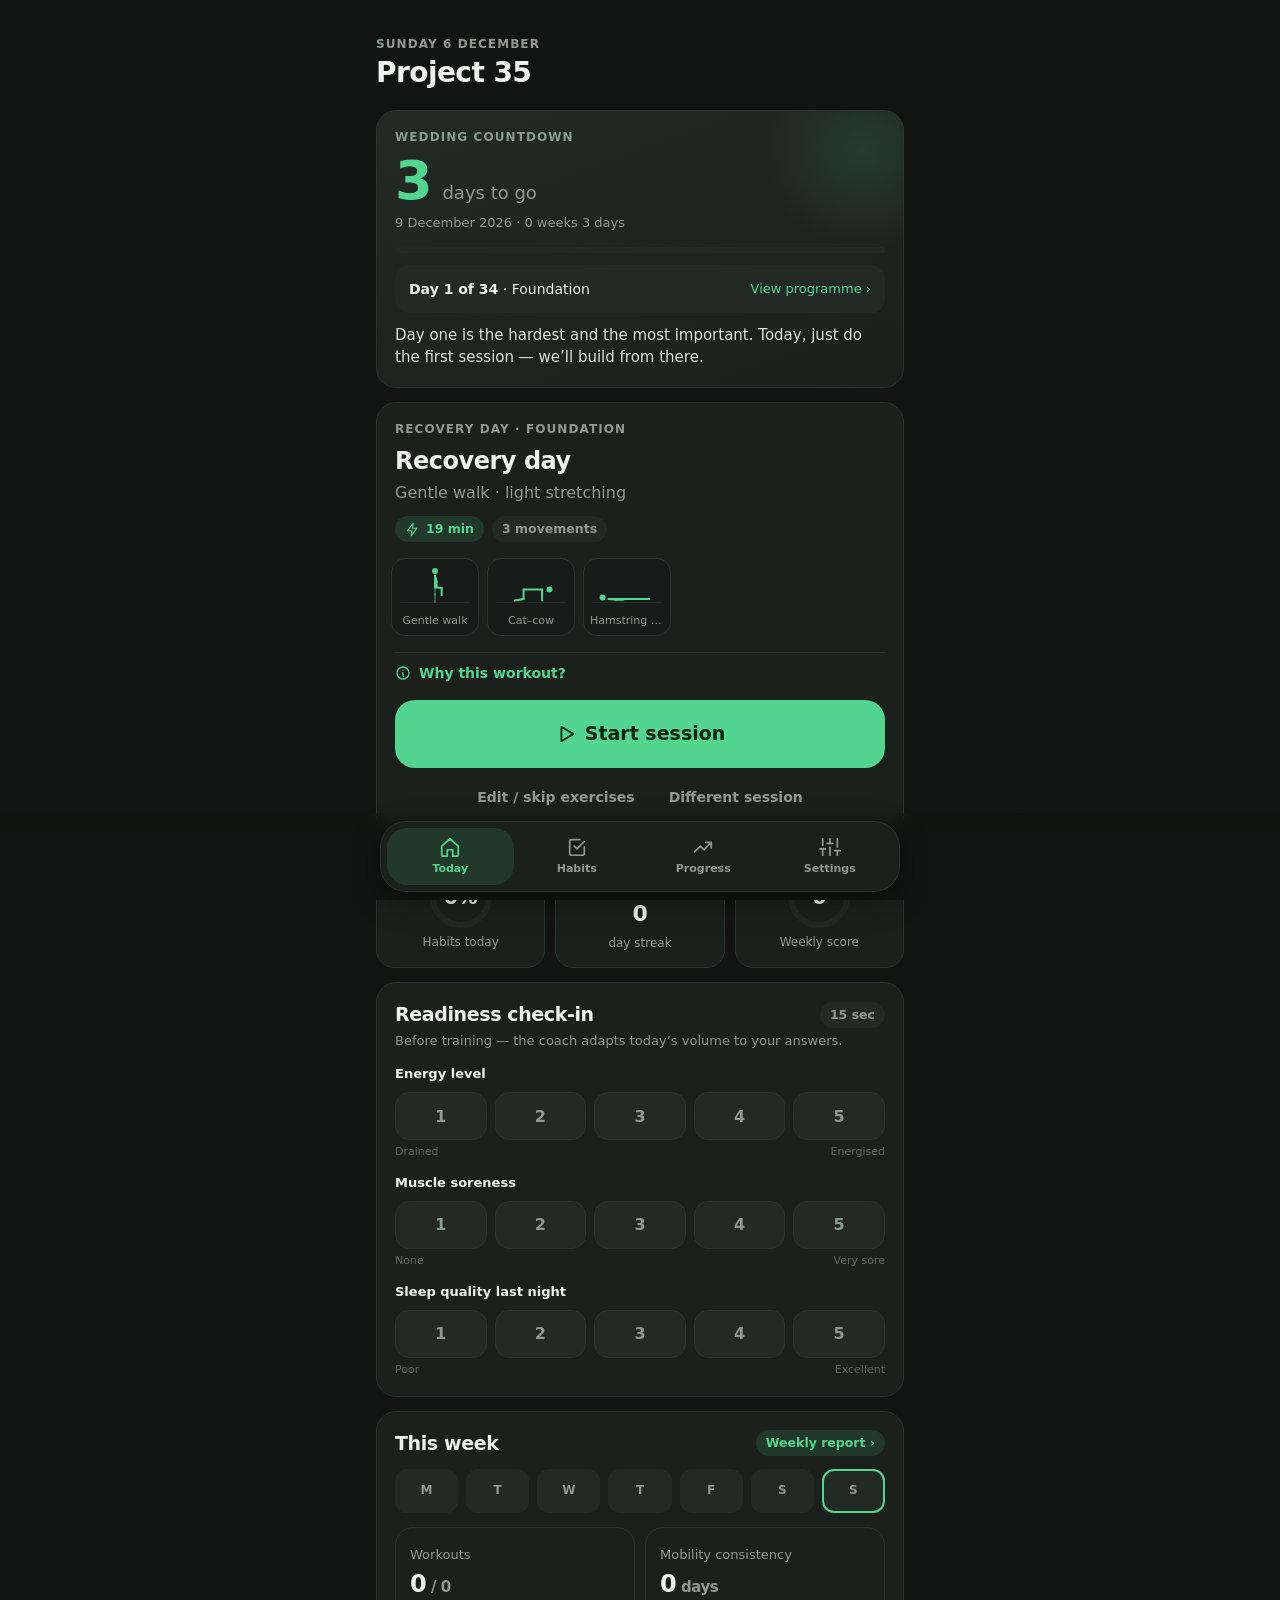
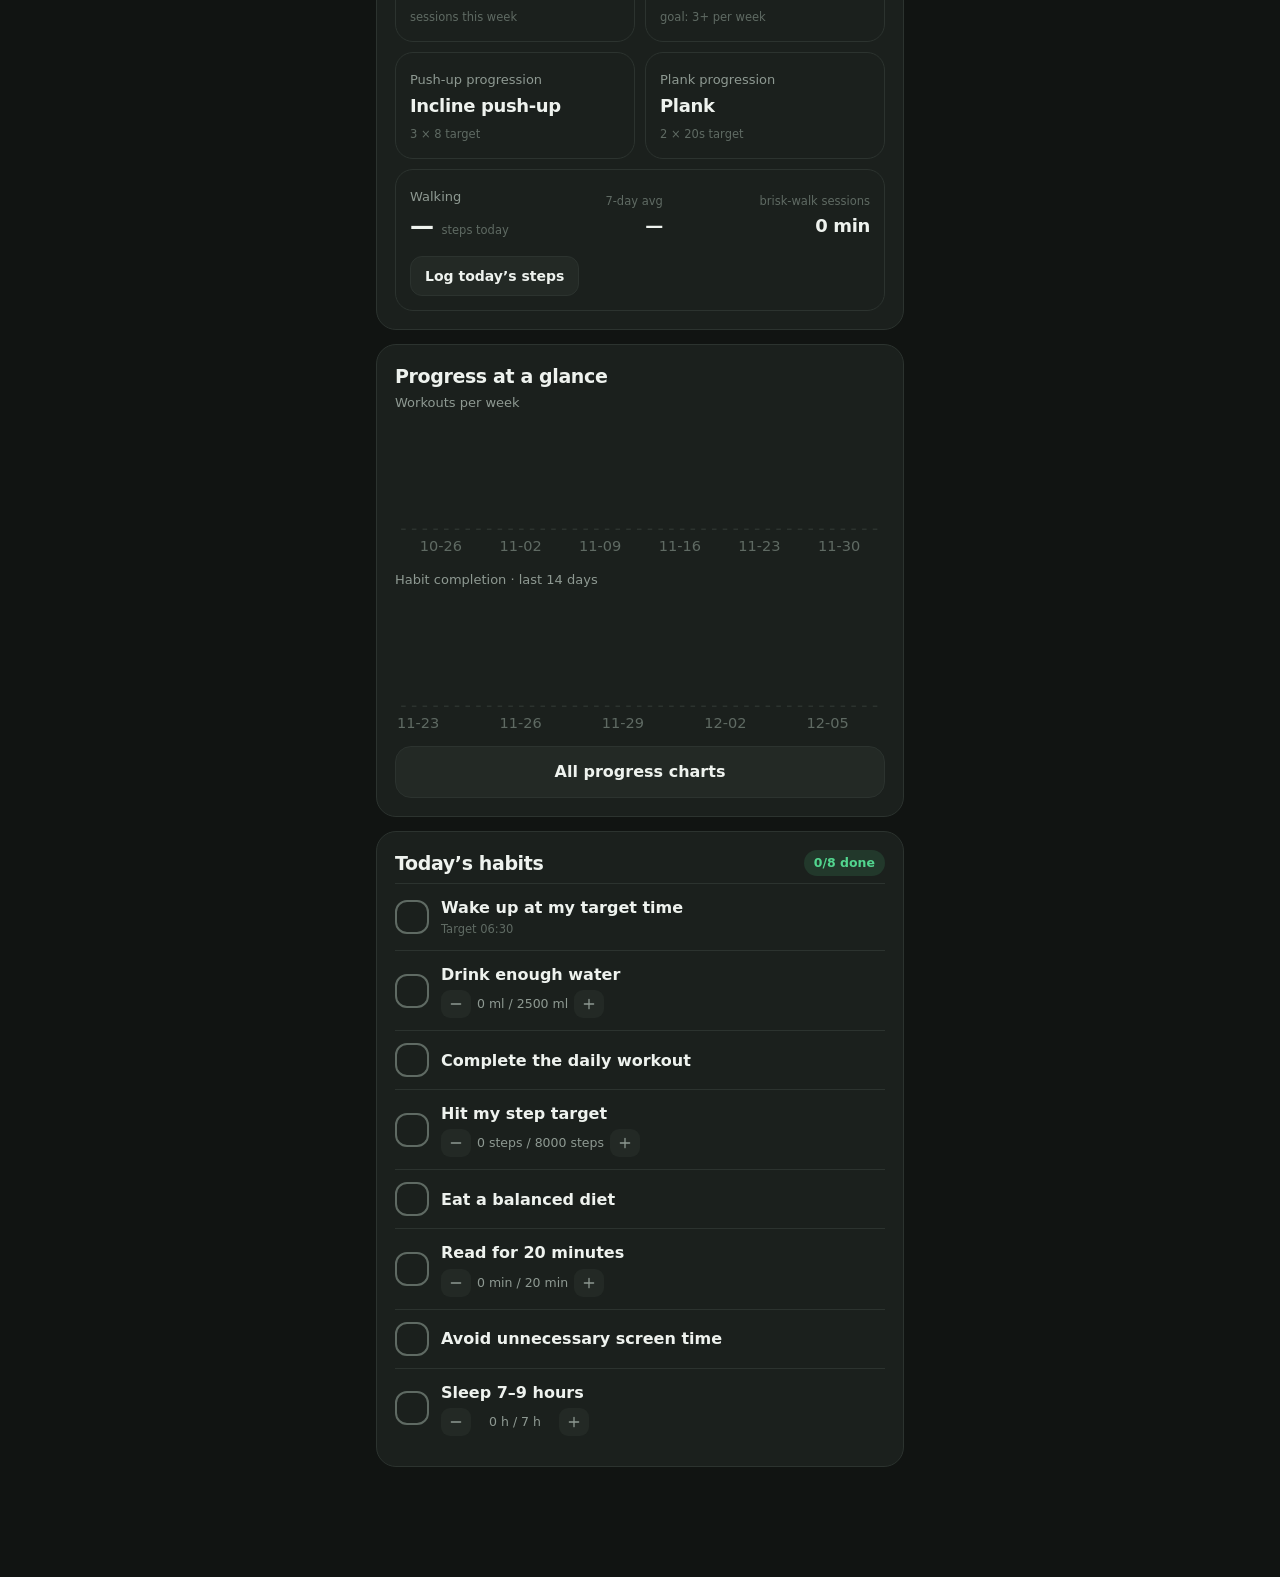
==== k/index.html @ faf8aa83 "Home: tomorrow's Day 1 preview before programme start; SW v6" ====
<!doctype html>
<html lang="en" data-theme="dark">
<head>
<meta charset="utf-8">
<meta name="viewport" content="width=device-width, initial-scale=1, viewport-fit=cover">
<title>Project 35</title>
<meta name="theme-color" content="#121513">
<meta name="description" content="15-minute home dumbbell circuits, mobility and daily habits.">
<link rel="manifest" href="manifest.webmanifest">
<link rel="icon" href="icons/icon.svg" type="image/svg+xml">
<link rel="apple-touch-icon" href="icons/icon-192.png">
<link rel="stylesheet" href="styles.css">
</head>
<body>
<div id="app" aria-live="polite"></div>
<nav id="nav" aria-label="Main"></nav>
<div id="sheet" class="sheet-wrap" hidden></div>
<div id="player" hidden></div>
<div id="toast" role="status"></div>
<noscript>This app needs JavaScript.</noscript>
<script type="module" src="js/app.js"></script>
</body>
</html>
---- k/styles.css ----
:root{
  --bg:#111412;--bg2:#171b19;--card:#1b201d;--card2:#232925;--line:#2c332f;--text:#eef2ee;--mute:#8e9992;--dim:#5f6a63;
  --accent:#52d68f;--accent-ink:#06210f;--accent-soft:rgba(82,214,143,.13);--warn:#e9b44c;--danger:#e8685f;
  --r:20px;--shadow:0 10px 30px rgba(0,0,0,.35);--font:Inter,system-ui,-apple-system,"Segoe UI",Roboto,"Helvetica Neue",Arial,sans-serif;
}
[data-theme=light]{
  --bg:#f3f5f3;--bg2:#e9ede9;--card:#ffffff;--card2:#eef2ee;--line:#dde3de;--text:#141a16;--mute:#5d6a62;--dim:#98a39b;
  --accent:#1f9d5c;--accent-ink:#fff;--accent-soft:rgba(31,157,92,.11);--shadow:0 8px 24px rgba(20,40,28,.08);
}
[hidden]{display:none!important}
*{box-sizing:border-box;-webkit-tap-highlight-color:transparent}
html,body{margin:0;background:var(--bg);color:var(--text);font-family:var(--font);font-size:16px;line-height:1.45;-webkit-font-smoothing:antialiased}
body{min-height:100dvh;overscroll-behavior-y:none}
#app{max-width:560px;margin:0 auto;padding:calc(env(safe-area-inset-top) + 18px) 16px calc(110px + env(safe-area-inset-bottom))}
h1,h2,h3{margin:0;font-weight:650;letter-spacing:-.02em}
h1{font-size:28px}h2{font-size:19px}h3{font-size:16px}
p{margin:0}
button{font:inherit;color:inherit;background:none;border:0;cursor:pointer;padding:0}
button:focus-visible,input:focus-visible,select:focus-visible,textarea:focus-visible{outline:2px solid var(--accent);outline-offset:2px}
.ic{flex:none;display:block}
.muted{color:var(--mute)}.dim{color:var(--dim)}.small{font-size:13px}.tiny{font-size:11.5px}
.row{display:flex;align-items:center;gap:12px}.between{justify-content:space-between}.grow{flex:1;min-width:0}.col{display:flex;flex-direction:column;gap:10px}
.stack>*+*{margin-top:14px}
.hide{display:none!important}

/* nav */
#nav{position:fixed;left:0;right:0;bottom:0;z-index:20;display:flex;justify-content:center;gap:2px;padding:8px 10px calc(8px + env(safe-area-inset-bottom));background:linear-gradient(to top,var(--bg) 70%,transparent);backdrop-filter:blur(10px)}
#nav .inner{display:flex;width:100%;max-width:520px;background:var(--card);border:1px solid var(--line);border-radius:26px;padding:6px;box-shadow:var(--shadow)}
#nav button{flex:1;display:flex;flex-direction:column;align-items:center;gap:3px;padding:8px 0;border-radius:20px;color:var(--mute);font-size:11px;font-weight:550;transition:.2s}
#nav button.on{color:var(--accent);background:var(--accent-soft)}
#nav.hide{display:none}

/* cards */
.card{background:var(--card);border:1px solid var(--line);border-radius:var(--r);padding:18px;animation:rise .45s both}
.card.flat{background:transparent}
.card.hero{background:linear-gradient(160deg,var(--card2),var(--card));position:relative;overflow:hidden}
.card.hero::after{content:"";position:absolute;right:-60px;top:-60px;width:200px;height:200px;border-radius:50%;background:radial-gradient(circle,var(--accent-soft),transparent 70%)}
@keyframes rise{from{opacity:0;transform:translateY(10px)}to{opacity:1;transform:none}}
.eyebrow{font-size:12px;letter-spacing:.09em;text-transform:uppercase;color:var(--mute);font-weight:600}
.big{font-size:54px;font-weight:700;letter-spacing:-.04em;line-height:1}
.accent{color:var(--accent)}
.page-head{display:flex;justify-content:space-between;align-items:flex-end;margin-bottom:16px}
.pill{display:inline-flex;align-items:center;gap:6px;padding:4px 10px;border-radius:99px;background:var(--accent-soft);color:var(--accent);font-size:12.5px;font-weight:600}
.pill.neutral{background:var(--card2);color:var(--mute)}
.bar-track{height:6px;border-radius:9px;background:var(--card2);overflow:hidden}
.bar-fill{height:100%;border-radius:9px;background:var(--accent);transition:width .8s cubic-bezier(.2,.8,.2,1)}
.quote{font-size:15px;color:var(--text);opacity:.92}

.stats{display:grid;grid-template-columns:repeat(3,1fr);gap:10px}
.stat{background:var(--card);border:1px solid var(--line);border-radius:18px;padding:14px 10px;text-align:center;display:flex;flex-direction:column;align-items:center;gap:6px;animation:rise .5s both}
.stat b{font-size:22px;letter-spacing:-.02em}.stat small{color:var(--mute);font-size:12px}

/* ring */
.ring{position:relative;display:inline-block}.ring-bg{stroke:var(--card2)}.ring-fg{stroke:var(--accent);transition:stroke-dashoffset .9s cubic-bezier(.2,.8,.2,1)}
.ring-label{position:absolute;inset:0;display:flex;flex-direction:column;align-items:center;justify-content:center;line-height:1.1}
.ring-label b{font-size:20px}.ring-label small{font-size:11px;color:var(--mute)}

/* buttons */
.btn{display:inline-flex;align-items:center;justify-content:center;gap:8px;min-height:52px;padding:0 22px;border-radius:16px;background:var(--accent);color:var(--accent-ink);font-weight:650;font-size:16px;transition:transform .12s,filter .2s;width:100%}
.btn:active{transform:scale(.97)}
.btn.sec{background:var(--card2);color:var(--text);border:1px solid var(--line)}
.btn.ghost{background:transparent;color:var(--mute);min-height:44px}
.btn.danger{background:transparent;color:var(--danger);border:1px solid color-mix(in srgb,var(--danger) 40%,transparent)}
.btn.sm{min-height:40px;font-size:14px;padding:0 14px;width:auto;border-radius:12px}
.btn.xl{min-height:68px;font-size:19px;border-radius:20px}
.btn[disabled]{opacity:.4;pointer-events:none}
.icon-btn{width:44px;height:44px;border-radius:14px;display:grid;place-items:center;background:var(--card2);color:var(--text)}

/* workout card */
.ex-thumbs{display:flex;gap:8px;overflow-x:auto;padding:4px 0;scrollbar-width:none;margin:12px -4px 0}
.ex-thumbs::-webkit-scrollbar{display:none}
.thumb{flex:none;width:88px;background:var(--bg2);border:1px solid var(--line);border-radius:14px;padding:6px 6px 8px;text-align:center}
.thumb .fig{width:100%;height:auto}.thumb span{display:block;font-size:11px;color:var(--mute);line-height:1.2;margin-top:2px;overflow:hidden;text-overflow:ellipsis;white-space:nowrap}
details.why{margin-top:12px;border-top:1px solid var(--line);padding-top:10px}
details.why summary{cursor:pointer;font-weight:600;font-size:14px;color:var(--accent);list-style:none;display:flex;gap:8px;align-items:center}
details.why summary::-webkit-details-marker{display:none}
details.why ul{margin:10px 0 0;padding-left:18px;color:var(--mute);font-size:14px}details.why li+li{margin-top:6px}

/* check-in */
.scale{display:grid;grid-template-columns:repeat(5,1fr);gap:8px;margin-top:8px}
.scale button{height:48px;border-radius:14px;background:var(--card2);border:1px solid var(--line);font-weight:650;color:var(--mute);transition:.15s}
.scale button.on{background:var(--accent);color:var(--accent-ink);border-color:transparent;transform:translateY(-2px)}
.scale-labels{display:flex;justify-content:space-between;font-size:11px;color:var(--dim);margin-top:4px}

/* habits */
.habit{display:flex;align-items:center;gap:12px;padding:12px 0;border-top:1px solid var(--line)}
.habit:first-child{border-top:0}
.chk{width:34px;height:34px;border-radius:12px;border:2px solid var(--dim);display:grid;place-items:center;color:transparent;flex:none;transition:.2s}
.chk.on{background:var(--accent);border-color:var(--accent);color:var(--accent-ink);transform:scale(1.04)}
.chk svg{stroke-width:3}
.habit .hico{width:38px;height:38px;border-radius:12px;background:var(--card2);color:var(--accent);display:grid;place-items:center;flex:none}
.habit .title{font-weight:560;line-height:1.25}
.habit.done .title{color:var(--mute)}
.qty{display:flex;align-items:center;gap:6px;margin-top:4px}
.qty button{width:30px;height:28px;border-radius:9px;background:var(--card2);display:grid;place-items:center;color:var(--mute)}
.qty span{font-size:12.5px;color:var(--mute);min-width:76px;text-align:center}
.streak{display:inline-flex;align-items:center;gap:3px;font-size:12.5px;color:var(--warn);font-weight:650}
.days{display:flex;gap:6px;margin-bottom:14px}
.day{flex:1;padding:8px 0;border-radius:14px;background:var(--card);border:1px solid var(--line);text-align:center;font-size:11px;color:var(--mute);position:relative}
.day b{display:block;font-size:16px;color:var(--text)}
.day.on{border-color:var(--accent);background:var(--accent-soft)}
.day i{position:absolute;bottom:4px;left:50%;width:5px;height:5px;margin-left:-2.5px;border-radius:50%;background:var(--accent)}
.heat{display:grid;grid-template-columns:repeat(7,1fr);gap:5px}
.heat span{aspect-ratio:1;border-radius:7px;background:var(--card2);display:grid;place-items:center;font-size:10px;color:var(--dim)}
.heat span.on{background:var(--accent);color:var(--accent-ink)}
.heat span.today{outline:2px solid var(--text);outline-offset:1px}

/* forms */
label.f{display:block;font-size:13px;color:var(--mute);font-weight:550;margin-bottom:6px}
input[type=text],input[type=number],input[type=time],input[type=date],select,textarea{width:100%;min-height:52px;padding:0 14px;border-radius:14px;border:1px solid var(--line);background:var(--card2);color:var(--text);font:inherit;font-size:17px}
textarea{padding:12px 14px;min-height:84px;resize:vertical;font-size:16px}
input::placeholder,textarea::placeholder{color:var(--dim)}
.grid2{display:grid;grid-template-columns:1fr 1fr;gap:12px}
.seg{display:flex;gap:6px;background:var(--card2);padding:4px;border-radius:16px;border:1px solid var(--line)}
.seg button{flex:1;min-height:44px;border-radius:12px;color:var(--mute);font-weight:600;font-size:14.5px;transition:.15s}
.seg button.on{background:var(--accent);color:var(--accent-ink)}
.chips{display:flex;flex-wrap:wrap;gap:8px}
.chip{min-height:42px;padding:0 14px;border-radius:99px;border:1px solid var(--line);background:var(--card2);color:var(--mute);font-weight:560;font-size:14.5px;transition:.15s}
.chip.on{background:var(--accent-soft);color:var(--accent);border-color:var(--accent)}
.switch{width:52px;height:30px;border-radius:99px;background:var(--card2);border:1px solid var(--line);position:relative;flex:none;transition:.2s}
.switch::after{content:"";position:absolute;top:3px;left:3px;width:22px;height:22px;border-radius:50%;background:var(--dim);transition:.2s}
.switch.on{background:var(--accent);border-color:var(--accent)}.switch.on::after{left:25px;background:var(--accent-ink)}
.list-row{display:flex;align-items:center;gap:12px;padding:14px 0;border-top:1px solid var(--line)}
.list-row:first-child{border-top:0}
.hint{font-size:13px;color:var(--mute);margin-top:6px}

/* onboarding */
.ob{min-height:100dvh;display:flex;flex-direction:column}
.ob .steps{display:flex;gap:6px;margin:10px 0 22px}.ob .steps i{flex:1;height:4px;border-radius:9px;background:var(--card2)}.ob .steps i.on{background:var(--accent)}
.brand{display:flex;align-items:center;gap:10px;font-weight:700;letter-spacing:-.02em}
.brand .logo{width:34px;height:34px;border-radius:11px;background:var(--accent);color:var(--accent-ink);display:grid;place-items:center;font-weight:800;font-size:14px}

/* charts */
.chart{width:100%;height:auto;display:block;overflow:visible}
.chart .grid{stroke:var(--line);stroke-width:1;stroke-dasharray:3 4}.chart .ax{fill:var(--dim);font-size:9.5px}
.chart .dot{fill:var(--bg);stroke:var(--accent);stroke-width:2}
.chart .line-path{stroke-dasharray:1;stroke-dashoffset:1;animation:draw 1.2s .1s forwards ease-out}
@keyframes draw{to{stroke-dashoffset:0}}
.chart .bar{fill:var(--accent);opacity:.9;transform-box:fill-box;transform-origin:bottom;animation:grow .6s both cubic-bezier(.2,.8,.2,1)}
@keyframes grow{from{transform:scaleY(0)}to{transform:none}}
.empty-chart{padding:26px;text-align:center;color:var(--dim);font-size:14px}
.delta{display:inline-flex;gap:4px;font-weight:650;font-size:13px;color:var(--accent)}.delta.neg{color:var(--warn)}
.kpis{display:grid;grid-template-columns:1fr 1fr;gap:10px}
.kpi{background:var(--card);border:1px solid var(--line);border-radius:18px;padding:14px}
.kpi b{display:block;font-size:24px;letter-spacing:-.02em;margin:2px 0}
.photos{display:grid;grid-template-columns:repeat(3,1fr);gap:8px}
.photos img{width:100%;aspect-ratio:3/4;object-fit:cover;border-radius:14px;border:1px solid var(--line)}
.photos figure{margin:0;position:relative}.photos figcaption{font-size:11px;color:var(--mute);text-align:center;margin-top:3px}

/* figure */
.fig{width:100%;height:auto}
.fig .limb{stroke:var(--accent);stroke-width:5.5;stroke-linecap:round}
.fig .limb.far{opacity:.4}
.fig .head{fill:var(--accent)}
.fig .ground{stroke:var(--line);stroke-width:2}
.fig .props *{stroke:var(--dim);fill:none;stroke-width:2.5;stroke-linecap:round;opacity:.8}
.fig.lg{max-height:220px}

/* sheet */
.sheet-wrap{position:fixed;inset:0;z-index:40;background:rgba(0,0,0,.55);display:flex;align-items:flex-end;justify-content:center;animation:fade .2s}
.sheet{width:100%;max-width:560px;max-height:92dvh;overflow:auto;background:var(--bg2);border-radius:28px 28px 0 0;padding:12px 18px calc(24px + env(safe-area-inset-bottom));animation:slide .3s cubic-bezier(.2,.8,.2,1);border:1px solid var(--line)}
.sheet .grab{width:44px;height:5px;border-radius:9px;background:var(--line);margin:0 auto 14px}
@keyframes slide{from{transform:translateY(60px);opacity:0}to{transform:none;opacity:1}}
@keyframes fade{from{opacity:0}to{opacity:1}}
#toast{position:fixed;left:50%;bottom:calc(100px + env(safe-area-inset-bottom));transform:translate(-50%,20px);background:var(--text);color:var(--bg);padding:12px 18px;border-radius:14px;font-weight:600;font-size:14px;opacity:0;pointer-events:none;transition:.3s;z-index:90;max-width:90vw;text-align:center}
#toast.on{opacity:1;transform:translate(-50%,0)}

/* player */
#player{position:fixed;inset:0;z-index:60;background:var(--bg);overflow:auto;animation:fade .25s}
.pl{max-width:560px;margin:0 auto;min-height:100dvh;display:flex;flex-direction:column;padding:calc(env(safe-area-inset-top) + 10px) 16px calc(16px + env(safe-area-inset-bottom))}
.pl-top{display:flex;align-items:center;gap:10px}
.segs{display:flex;gap:3px;margin:10px 0 6px}.segs i{flex:1;height:4px;border-radius:9px;background:var(--card2)}.segs i.done{background:var(--accent)}.segs i.cur{background:var(--accent);opacity:.5}
.pl-phase{font-size:12px;letter-spacing:.1em;text-transform:uppercase;color:var(--accent);font-weight:700}
.pl-name{font-size:30px;line-height:1.1;font-weight:700;letter-spacing:-.03em;margin:6px 0}
.pl-target{font-size:20px;color:var(--text);font-weight:600}
.pl-fig{background:var(--card);border:1px solid var(--line);border-radius:24px;padding:10px;margin:10px 0}
.cues{margin:8px 0 0;padding-left:20px;font-size:18px;line-height:1.4}.cues li+li{margin-top:6px}
.setchips{display:flex;gap:8px;margin:12px 0}
.setchip{flex:1;padding:10px 4px;border-radius:14px;border:1px solid var(--line);background:var(--card);text-align:center;font-size:12px;color:var(--mute)}
.setchip b{display:block;font-size:18px;color:var(--text)}
.setchip.done{background:var(--accent-soft);border-color:var(--accent)}.setchip.done b{color:var(--accent)}
.setchip.cur{border-color:var(--text)}
.stepper{display:flex;align-items:center;justify-content:center;gap:18px;margin:6px 0 12px}
.stepper button{width:64px;height:64px;border-radius:50%;background:var(--card2);border:1px solid var(--line);display:grid;place-items:center}
.stepper output{font-size:60px;font-weight:700;letter-spacing:-.04em;min-width:110px;text-align:center}
.bigtime{font-size:76px;font-weight:700;letter-spacing:-.05em;text-align:center;font-variant-numeric:tabular-nums}
.pl-bottom{margin-top:auto;padding-top:14px;display:flex;flex-direction:column;gap:10px}
.rest-wrap{display:flex;flex-direction:column;align-items:center;gap:14px;margin:18px 0}
.next-up{display:flex;gap:12px;align-items:center;background:var(--card);border:1px solid var(--line);border-radius:18px;padding:10px 14px;width:100%}
.next-up .fig{width:84px;flex:none}
.pause-ov{position:fixed;inset:0;z-index:70;background:color-mix(in srgb,var(--bg) 92%,transparent);backdrop-filter:blur(8px);display:flex;flex-direction:column;align-items:center;justify-content:center;gap:16px;padding:30px}
.sum-grid{display:grid;grid-template-columns:1fr 1fr;gap:10px;margin:14px 0}
.note{padding:10px 12px;border-radius:14px;background:var(--card2);font-size:14.5px;margin-top:8px}
.note.up{background:var(--accent-soft)}
.banner{display:flex;gap:10px;align-items:center;padding:12px 14px;border-radius:16px;background:var(--accent-soft);color:var(--text);font-size:14px;margin-bottom:12px;border:1px solid color-mix(in srgb,var(--accent) 40%,transparent)}
@media (prefers-reduced-motion:reduce){*{animation:none!important;transition:none!important}.fig animate{display:none}}
@media (min-width:700px){#app{padding-top:36px}}

.pl-bottom{position:sticky;bottom:0;background:linear-gradient(to top,var(--bg) 78%,transparent);padding-bottom:calc(6px + env(safe-area-inset-bottom));z-index:3}

.phase-row{display:flex;justify-content:space-between;align-items:center;width:100%;margin-top:12px;padding:12px 14px;min-height:48px;border-radius:14px;background:var(--card2);font-size:14px;text-align:left}
.wkdots{display:flex;gap:8px;margin-top:12px}
.wkdots span{flex:1;height:44px;border-radius:12px;background:var(--card2);display:flex;flex-direction:column;align-items:center;justify-content:center;font-size:12px;font-weight:700;color:var(--mute);gap:1px}
.wkdots span.on{background:var(--accent);color:var(--accent-ink)}.wkdots span.today{box-shadow:0 0 0 2px var(--accent) inset}.wkdots span.future{opacity:.55}
.phase{padding:14px;border-radius:16px;background:var(--card2)}.phase.cur{box-shadow:0 0 0 1.5px var(--accent) inset}
.pgrid{display:grid;grid-template-columns:repeat(7,1fr);gap:4px}
.pcell{border-radius:10px;padding:6px 0;text-align:center;background:var(--card);font-size:9px;color:var(--mute);line-height:1.25}
.pcell b{display:block;font-size:14px;color:var(--text)}.pcell.done{background:var(--accent);color:var(--accent-ink)}.pcell.done b{color:var(--accent-ink)}
.pcell.today{box-shadow:0 0 0 2px var(--accent) inset}.pcell.past{opacity:.6}
.stages{display:flex;flex-direction:column;gap:8px}.stage{display:flex;align-items:center;gap:10px;font-size:15px;color:var(--mute)}
.stage i{width:12px;height:12px;border-radius:50%;border:2px solid var(--line);flex:none}.stage.done i{background:var(--accent);border-color:var(--accent)}
.stage.cur{color:var(--text);font-weight:700}.stage.cur i{border-color:var(--accent);box-shadow:0 0 0 4px rgba(82,214,143,.2)}
.weight-in{display:flex;align-items:center;gap:10px;justify-content:center;margin:2px 0 10px}
.weight-in input{width:110px;min-height:52px;font-size:20px;text-align:center}
.rate-row{display:flex;gap:8px;justify-content:center;margin-top:10px}.rate-row button{min-height:44px;padding:0 14px;border-radius:12px;background:var(--card2);font-weight:600;font-size:14px}.rate-row button.on{background:var(--accent);color:var(--accent-ink)}
.pl-fig{max-height:168px}.pl-fig .fig{max-height:168px;width:100%}
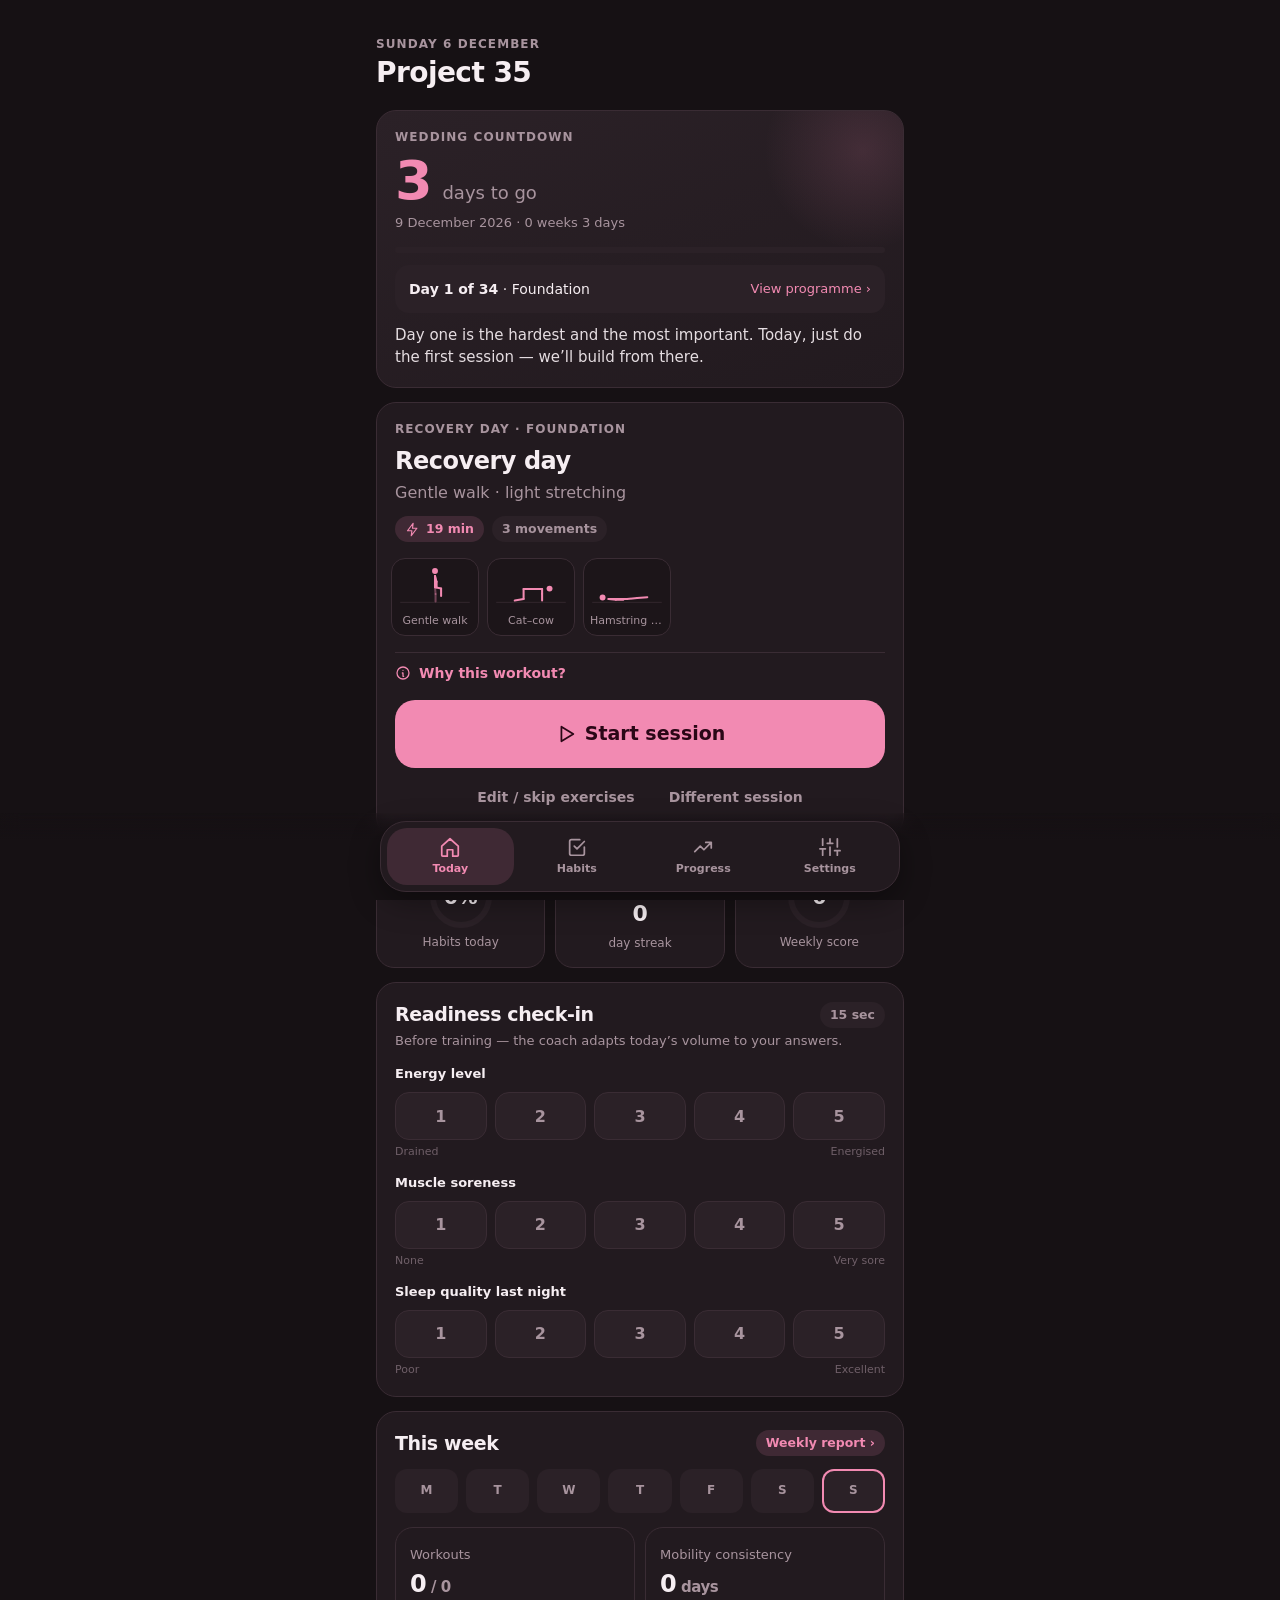
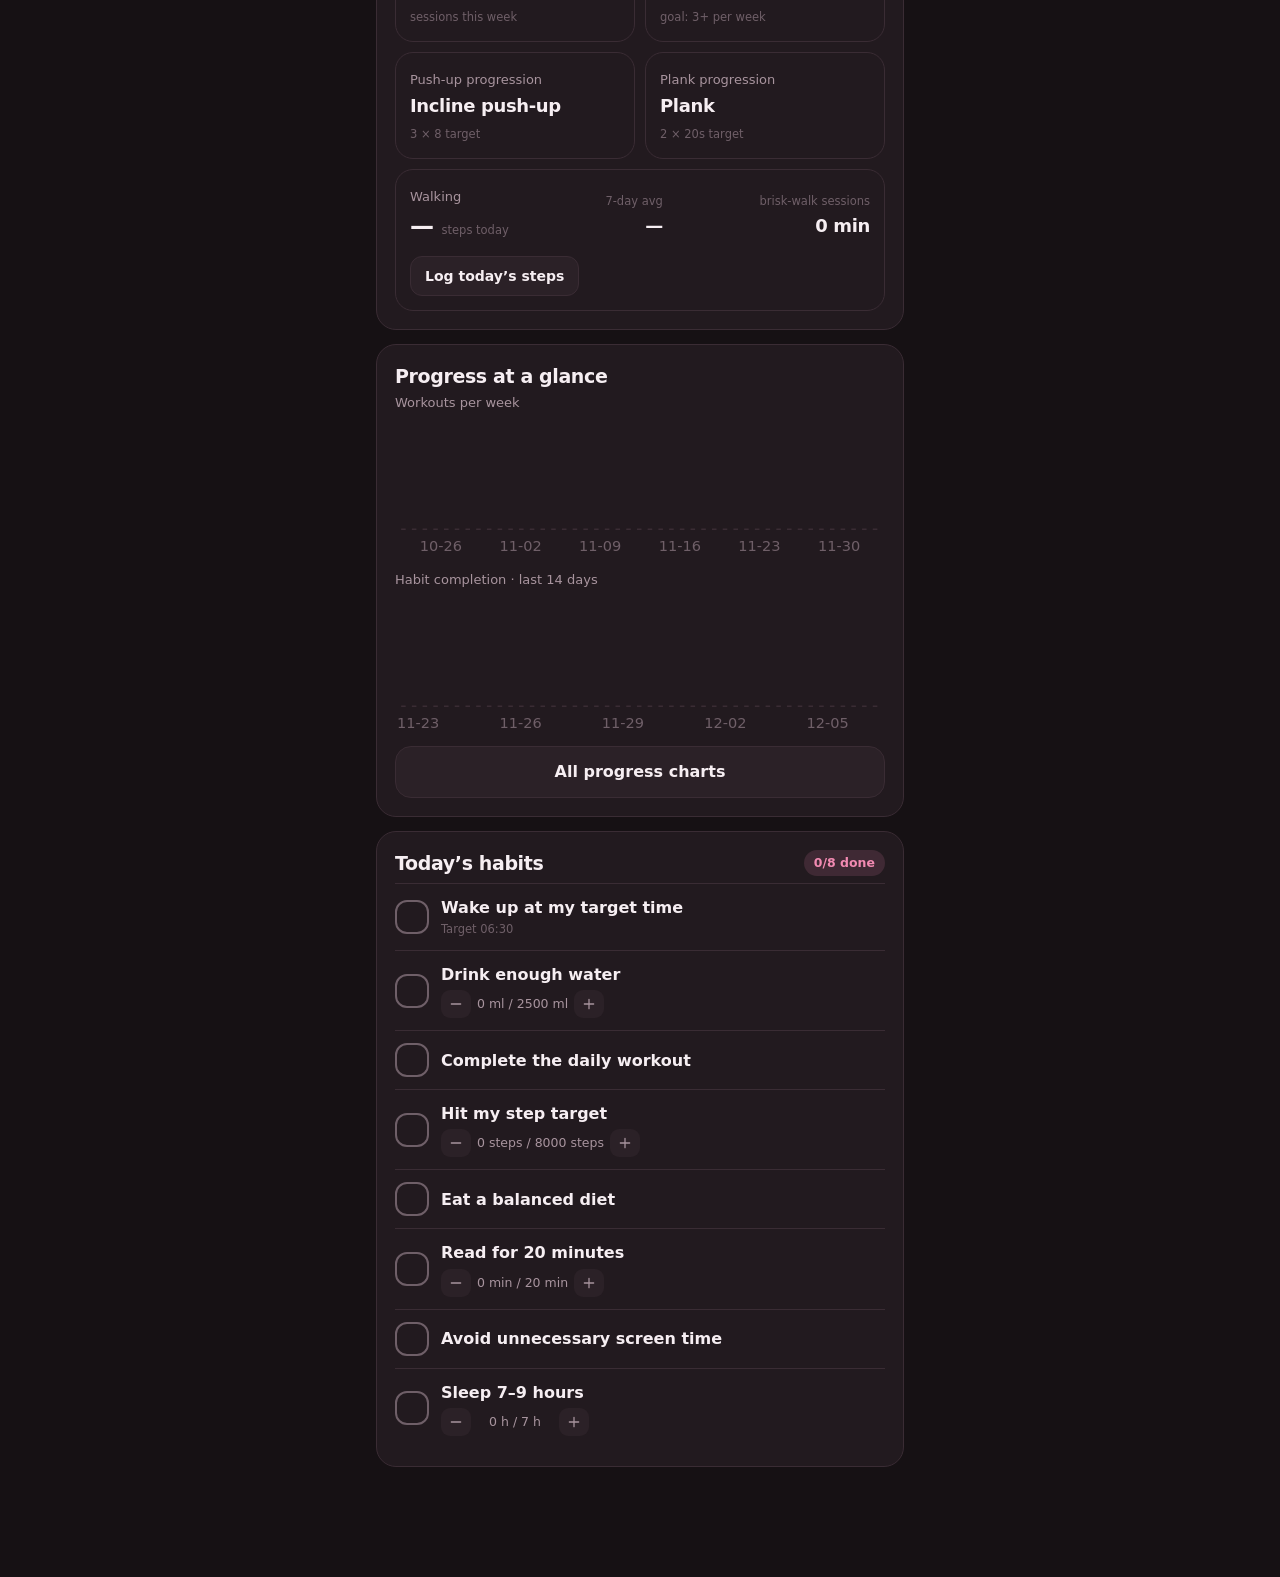
==== commit daa245e4: "k/: berry-rose colour theme and icons; SW p35k-v4" ====
--- a/k/index.html
+++ b/k/index.html
@@ -4,7 +4,7 @@
 <meta charset="utf-8">
 <meta name="viewport" content="width=device-width, initial-scale=1, viewport-fit=cover">
 <title>Project 35</title>
-<meta name="theme-color" content="#121513">
+<meta name="theme-color" content="#161114">
 <meta name="description" content="15-minute home dumbbell circuits, mobility and daily habits.">
 <link rel="manifest" href="manifest.webmanifest">
 <link rel="icon" href="icons/icon.svg" type="image/svg+xml">
--- a/k/styles.css
+++ b/k/styles.css
@@ -1,11 +1,11 @@
 :root{
-  --bg:#111412;--bg2:#171b19;--card:#1b201d;--card2:#232925;--line:#2c332f;--text:#eef2ee;--mute:#8e9992;--dim:#5f6a63;
-  --accent:#52d68f;--accent-ink:#06210f;--accent-soft:rgba(82,214,143,.13);--warn:#e9b44c;--danger:#e8685f;
+  --bg:#161114;--bg2:#1c1519;--card:#221a1f;--card2:#2b2127;--line:#3a2c34;--text:#f6eef2;--mute:#a8949e;--dim:#6f5f68;
+  --accent:#f28ab2;--accent-ink:#2a0716;--accent-soft:rgba(242,138,178,.14);--warn:#e9b44c;--danger:#e8685f;
   --r:20px;--shadow:0 10px 30px rgba(0,0,0,.35);--font:Inter,system-ui,-apple-system,"Segoe UI",Roboto,"Helvetica Neue",Arial,sans-serif;
 }
 [data-theme=light]{
-  --bg:#f3f5f3;--bg2:#e9ede9;--card:#ffffff;--card2:#eef2ee;--line:#dde3de;--text:#141a16;--mute:#5d6a62;--dim:#98a39b;
-  --accent:#1f9d5c;--accent-ink:#fff;--accent-soft:rgba(31,157,92,.11);--shadow:0 8px 24px rgba(20,40,28,.08);
+  --bg:#fbf5f7;--bg2:#f4e9ee;--card:#ffffff;--card2:#f8eef2;--line:#ecdce3;--text:#2a1620;--mute:#7a5f6c;--dim:#b49ca8;
+  --accent:#b03a6b;--accent-ink:#fff;--accent-soft:rgba(176,58,107,.10);--shadow:0 8px 24px rgba(60,20,40,.08);
 }
 [hidden]{display:none!important}
 *{box-sizing:border-box;-webkit-tap-highlight-color:transparent}
@@ -209,7 +209,7 @@
 .pcell.today{box-shadow:0 0 0 2px var(--accent) inset}.pcell.past{opacity:.6}
 .stages{display:flex;flex-direction:column;gap:8px}.stage{display:flex;align-items:center;gap:10px;font-size:15px;color:var(--mute)}
 .stage i{width:12px;height:12px;border-radius:50%;border:2px solid var(--line);flex:none}.stage.done i{background:var(--accent);border-color:var(--accent)}
-.stage.cur{color:var(--text);font-weight:700}.stage.cur i{border-color:var(--accent);box-shadow:0 0 0 4px rgba(82,214,143,.2)}
+.stage.cur{color:var(--text);font-weight:700}.stage.cur i{border-color:var(--accent);box-shadow:0 0 0 4px rgba(242,138,178,.2)}
 .weight-in{display:flex;align-items:center;gap:10px;justify-content:center;margin:2px 0 10px}
 .weight-in input{width:110px;min-height:52px;font-size:20px;text-align:center}
 .rate-row{display:flex;gap:8px;justify-content:center;margin-top:10px}.rate-row button{min-height:44px;padding:0 14px;border-radius:12px;background:var(--card2);font-weight:600;font-size:14px}.rate-row button.on{background:var(--accent);color:var(--accent-ink)}
